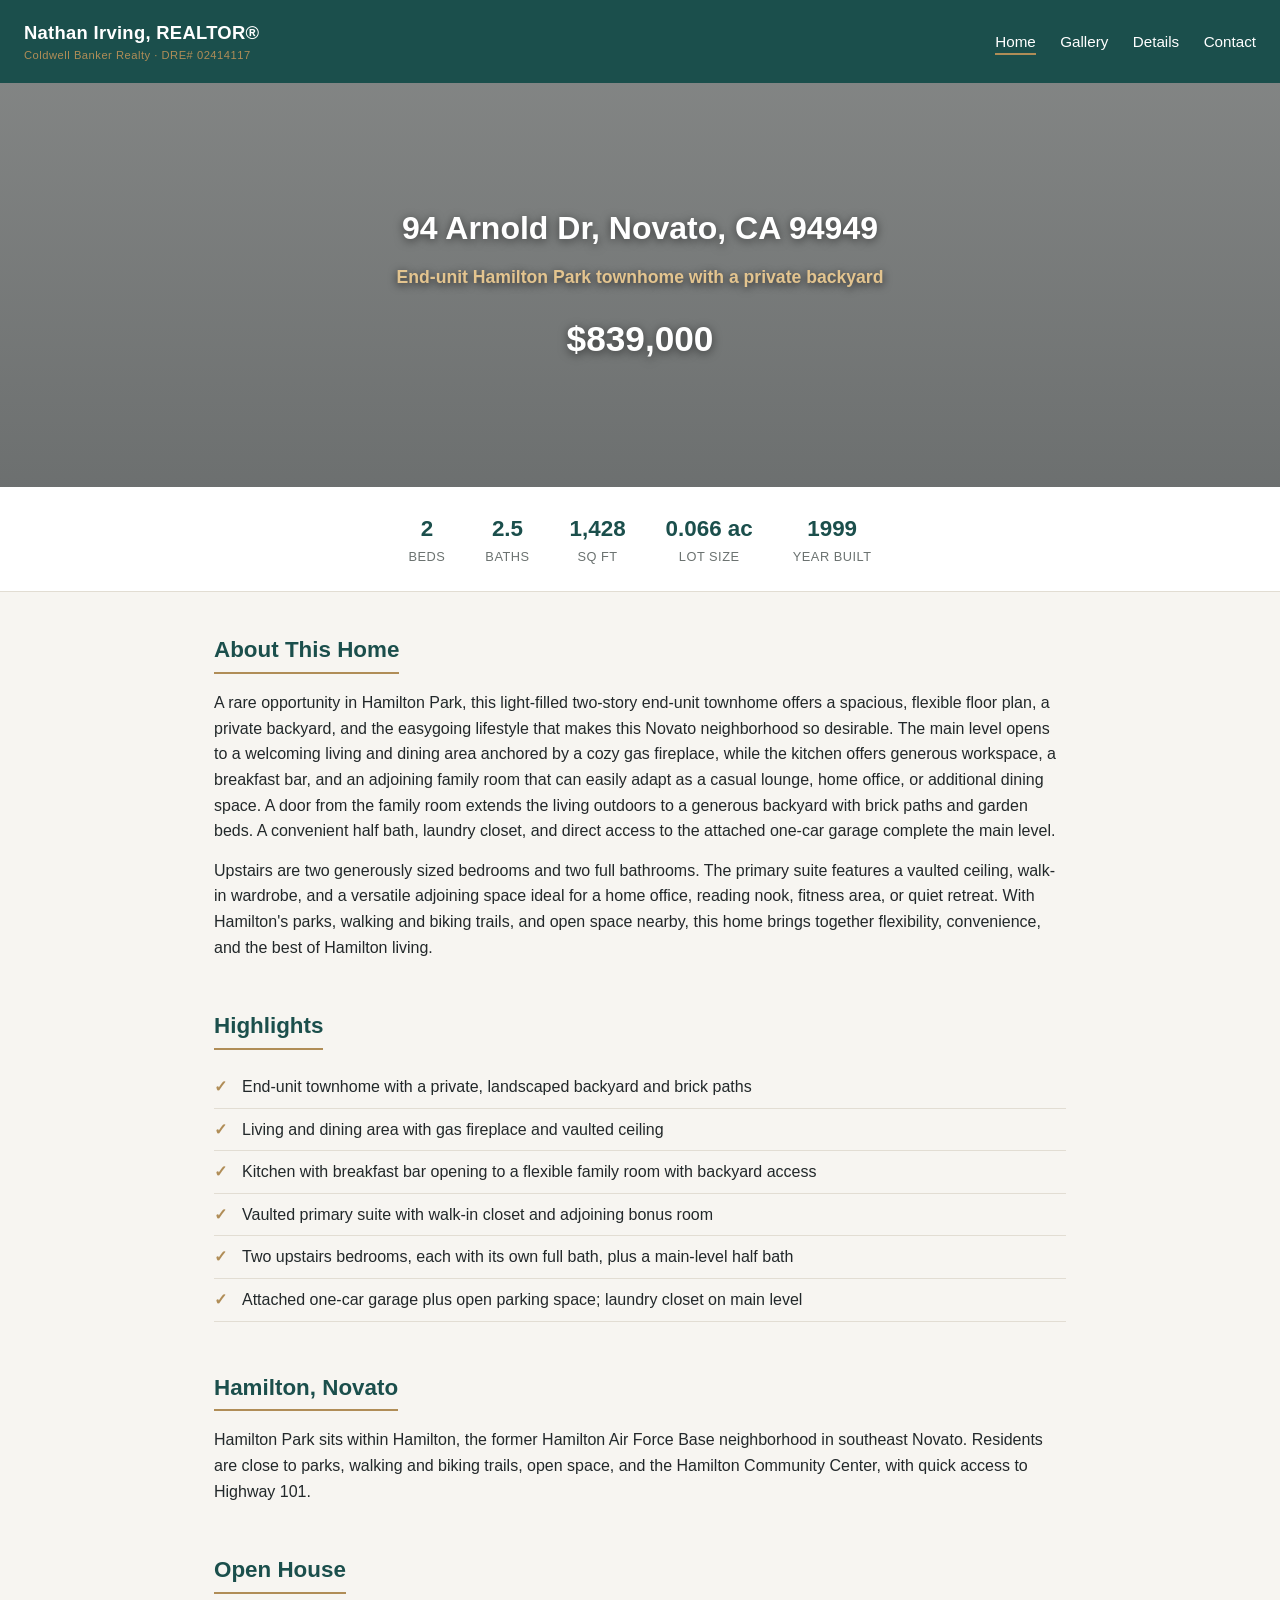
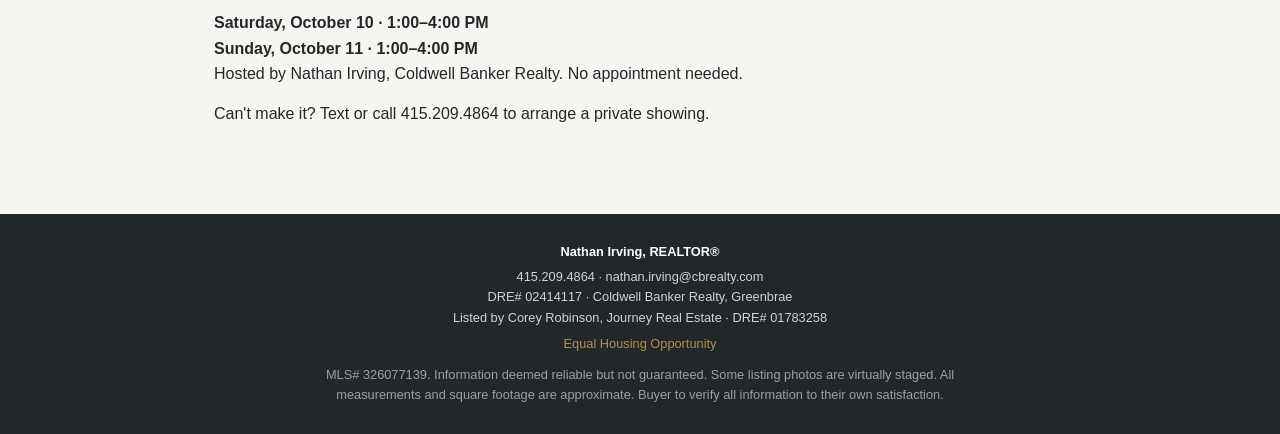
==== index.html @ 8c049af4 "Add files via upload" ====
<!DOCTYPE html>
<html lang="en">
<head>
<meta charset="UTF-8">
<meta name="viewport" content="width=device-width, initial-scale=1.0">
<title>94 Arnold Dr, Novato, CA 94949 | Nathan Irving, REALTOR®</title>
<meta name="description" content="End-unit Hamilton Park townhome with a private backyard — 94 Arnold Dr, Novato, CA 94949. Open house hosted by Nathan Irving, REALTOR®. Listed by Corey Robinson, Journey Real Estate.">
<link rel="stylesheet" href="style.css">
</head>
<body>

<header>
  <div class="brand">Nathan Irving, REALTOR®<span class="dre">Coldwell Banker Realty &middot; DRE# 02414117</span></div>
  <nav>
    <a href="index.html" class="active">Home</a>
    <a href="gallery.html">Gallery</a>
    <a href="details.html">Details</a>
    <a href="contact.html">Contact</a>
  </nav>
</header>

<div class="hero hero-photo">
  <h1>94 Arnold Dr, Novato, CA 94949</h1>
  <div class="tagline">End-unit Hamilton Park townhome with a private backyard</div>
  <div class="price">$839,000</div>
</div>

<div class="stats">
  <div class="stat"><div class="num">2</div><div class="label">Beds</div></div>
  <div class="stat"><div class="num">2.5</div><div class="label">Baths</div></div>
  <div class="stat"><div class="num">1,428</div><div class="label">Sq Ft</div></div>
  <div class="stat"><div class="num">0.066 ac</div><div class="label">Lot Size</div></div>
  <div class="stat"><div class="num">1999</div><div class="label">Year Built</div></div>
</div>

<main>
  <section>
    <h2>About This Home</h2>
    <p>A rare opportunity in Hamilton Park, this light-filled two-story end-unit townhome offers a spacious, flexible floor plan, a private backyard, and the easygoing lifestyle that makes this Novato neighborhood so desirable. The main level opens to a welcoming living and dining area anchored by a cozy gas fireplace, while the kitchen offers generous workspace, a breakfast bar, and an adjoining family room that can easily adapt as a casual lounge, home office, or additional dining space. A door from the family room extends the living outdoors to a generous backyard with brick paths and garden beds. A convenient half bath, laundry closet, and direct access to the attached one-car garage complete the main level.</p><p>Upstairs are two generously sized bedrooms and two full bathrooms. The primary suite features a vaulted ceiling, walk-in wardrobe, and a versatile adjoining space ideal for a home office, reading nook, fitness area, or quiet retreat. With Hamilton's parks, walking and biking trails, and open space nearby, this home brings together flexibility, convenience, and the best of Hamilton living.</p>
  </section>

  <section>
    <h2>Highlights</h2>
    <ul class="features">
      <li>End-unit townhome with a private, landscaped backyard and brick paths</li>
      <li>Living and dining area with gas fireplace and vaulted ceiling</li>
      <li>Kitchen with breakfast bar opening to a flexible family room with backyard access</li>
      <li>Vaulted primary suite with walk-in closet and adjoining bonus room</li>
      <li>Two upstairs bedrooms, each with its own full bath, plus a main-level half bath</li>
      <li>Attached one-car garage plus open parking space; laundry closet on main level</li>
    </ul>
  </section>

  <section>
    <h2>Hamilton, Novato</h2>
    <p>Hamilton Park sits within Hamilton, the former Hamilton Air Force Base neighborhood in southeast Novato. Residents are close to parks, walking and biking trails, open space, and the Hamilton Community Center, with quick access to Highway 101.</p>
  </section>

  <section>
    <h2>Open House</h2>
    <p><strong>Saturday, October 10 &middot; 1:00&ndash;4:00 PM</strong><br><strong>Sunday, October 11 &middot; 1:00&ndash;4:00 PM</strong><br>Hosted by Nathan Irving, Coldwell Banker Realty. No appointment needed.</p>
    <p>Can't make it? Text or call 415.209.4864 to arrange a private showing.</p>
  </section>
</main>

<footer>
  <div class="agent-line">Nathan Irving, REALTOR®</div>
  <div>415.209.4864 &middot; nathan.irving@cbrealty.com</div>
  <div>DRE# 02414117 &middot; Coldwell Banker Realty, Greenbrae</div>
  <div>Listed by Corey Robinson, Journey Real Estate &middot; DRE# 01783258</div>
  <span class="eho">Equal Housing Opportunity</span>
  <p class="disclaimer">MLS# 326077139. Information deemed reliable but not guaranteed. Some listing photos are virtually staged. All measurements and square footage are approximate. Buyer to verify all information to their own satisfaction.</p>
</footer>

</body>
</html>
---- style.css ----
:root {
  --teal: #1B4F4C;
  --gold: #B08D57;
  --cream: #F7F5F1;
  --dark: #22282A;
  --gray: #6B7270;
}

* { box-sizing: border-box; margin: 0; padding: 0; }

body {
  font-family: Arial, Helvetica, sans-serif;
  color: var(--dark);
  background: var(--cream);
  line-height: 1.6;
}

a { color: inherit; text-decoration: none; }

/* Header / Nav */
header {
  background: var(--teal);
  color: #fff;
  padding: 18px 24px;
  display: flex;
  justify-content: space-between;
  align-items: center;
  flex-wrap: wrap;
  gap: 10px;
}

header .brand {
  font-size: 1.15rem;
  font-weight: bold;
  letter-spacing: 0.3px;
}

header .brand .dre {
  display: block;
  font-size: 0.7rem;
  font-weight: normal;
  color: var(--gold);
  letter-spacing: 0.5px;
}

nav a {
  color: #fff;
  margin-left: 20px;
  font-size: 0.95rem;
  padding-bottom: 3px;
  border-bottom: 2px solid transparent;
}

nav a:hover, nav a.active {
  border-bottom: 2px solid var(--gold);
}

/* Hero */
.hero {
  background: var(--dark);
  color: #fff;
  padding: 70px 24px;
  text-align: center;
}

.hero h1 {
  font-size: 2rem;
  margin-bottom: 8px;
}

.hero .tagline {
  color: var(--gold);
  font-size: 1.1rem;
  margin-bottom: 20px;
}

.hero .price {
  font-size: 2.2rem;
  font-weight: bold;
}

/* Stats bar */
.stats {
  display: flex;
  justify-content: center;
  gap: 40px;
  flex-wrap: wrap;
  background: #fff;
  padding: 24px;
  border-bottom: 1px solid #e2ddd3;
}

.stats .stat { text-align: center; }
.stats .stat .num { font-size: 1.4rem; font-weight: bold; color: var(--teal); }
.stats .stat .label { font-size: 0.8rem; color: var(--gray); text-transform: uppercase; letter-spacing: 0.5px; }

/* Sections */
main { max-width: 900px; margin: 0 auto; padding: 40px 24px; }

section { margin-bottom: 48px; }

h2 {
  color: var(--teal);
  font-size: 1.4rem;
  margin-bottom: 16px;
  border-bottom: 2px solid var(--gold);
  display: inline-block;
  padding-bottom: 4px;
}

ul.features { list-style: none; }
ul.features li {
  padding: 8px 0 8px 28px;
  position: relative;
  border-bottom: 1px solid #e2ddd3;
}
ul.features li::before {
  content: "\2713";
  position: absolute;
  left: 0;
  color: var(--gold);
  font-weight: bold;
}

/* Gallery */
.gallery-grid {
  display: grid;
  grid-template-columns: repeat(auto-fit, minmax(260px, 1fr));
  gap: 16px;
}
.gallery-grid img {
  width: 100%;
  height: 220px;
  object-fit: cover;
  border-radius: 4px;
}

/* Map */
.map-embed { width: 100%; height: 360px; border: 0; border-radius: 4px; }

/* Contact form */
form { display: flex; flex-direction: column; gap: 14px; max-width: 480px; }
label { font-size: 0.9rem; font-weight: bold; color: var(--teal); }
input, textarea {
  padding: 10px 12px;
  border: 1px solid #ccc;
  border-radius: 4px;
  font-family: inherit;
  font-size: 1rem;
}
textarea { min-height: 120px; resize: vertical; }
button[type="submit"] {
  background: var(--gold);
  color: #fff;
  border: none;
  padding: 12px 20px;
  font-size: 1rem;
  font-weight: bold;
  border-radius: 4px;
  cursor: pointer;
  align-self: flex-start;
}
button[type="submit"]:hover { background: var(--teal); }

.contact-direct { margin-top: 24px; font-size: 0.95rem; }
.contact-direct a { color: var(--teal); font-weight: bold; }

/* Footer / compliance */
footer {
  background: var(--dark);
  color: #cfd3d1;
  padding: 28px 24px;
  font-size: 0.8rem;
  text-align: center;
}
footer .disclaimer { max-width: 700px; margin: 10px auto 0; color: #9aa19e; }
footer .agent-line { color: #fff; font-weight: bold; margin-bottom: 4px; }
footer .eho { color: var(--gold); margin-top: 6px; display: block; }

@media (max-width: 600px) {
  nav a { margin-left: 12px; font-size: 0.85rem; }
  .hero h1 { font-size: 1.5rem; }
  .hero .price { font-size: 1.7rem; }
}

/* Property-specific additions */
.hero-photo {
  background: linear-gradient(rgba(34,40,42,0.55), rgba(34,40,42,0.65)), url("01-exterior-front.jpg") center/cover no-repeat;
  padding: 120px 24px;
}
.staged-note { font-size: 0.85rem; color: var(--gray); margin-bottom: 16px; font-style: italic; }
.hero-photo h1, .hero-photo .price { text-shadow: 0 2px 10px rgba(0,0,0,0.55); }
.hero-photo .tagline { color: #E3C48F; text-shadow: 0 2px 8px rgba(0,0,0,0.7); font-weight: bold; }
section p + p { margin-top: 14px; }
/* keep full 3:2 frame so MLS "Digitally Altered Image" labels stay visible */
.gallery-grid img { height: auto; aspect-ratio: 3 / 2; }
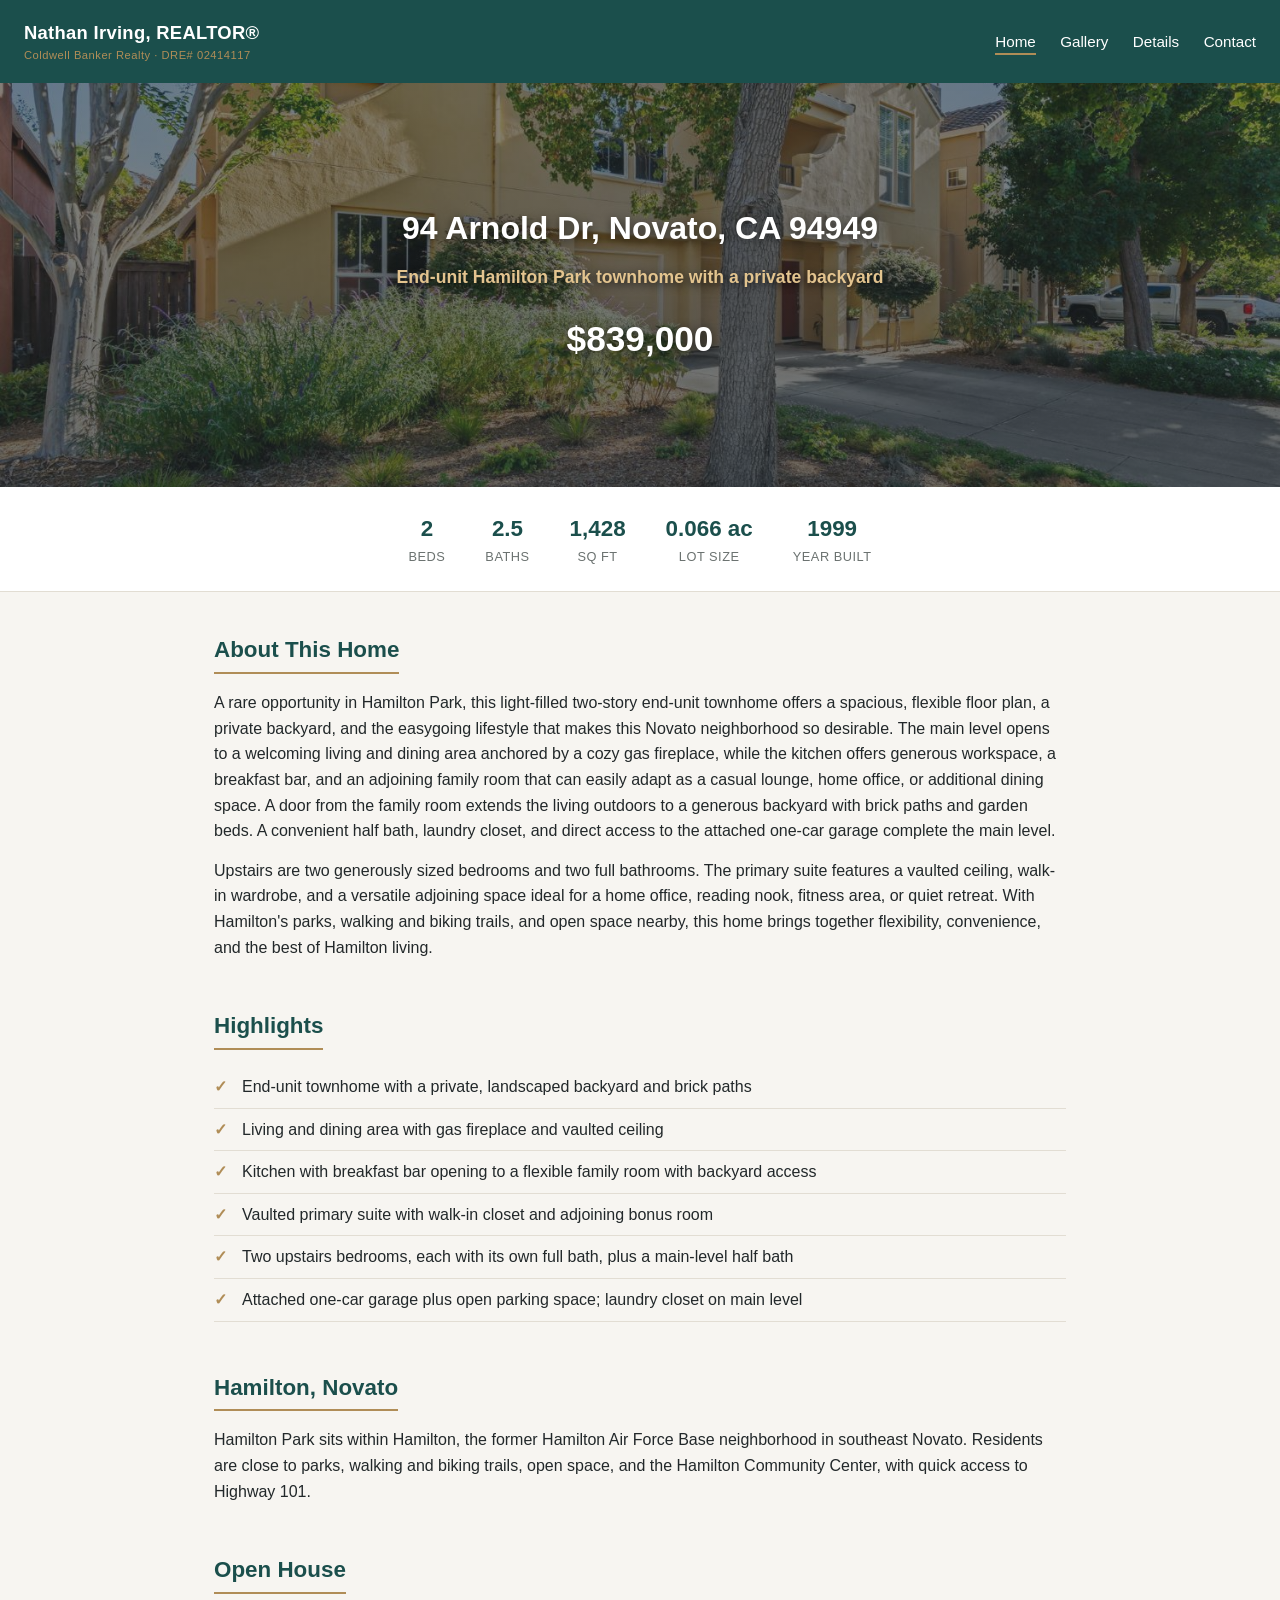
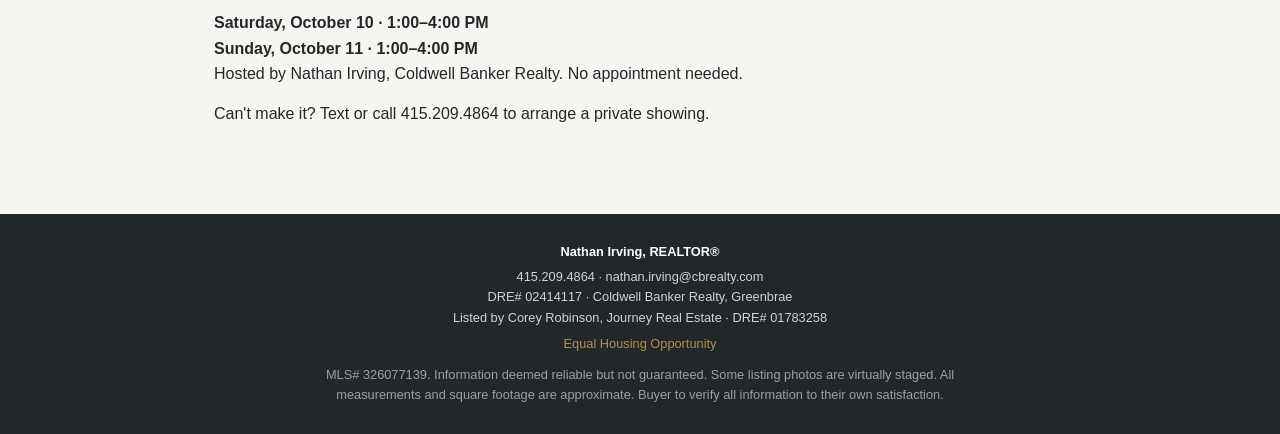
==== commit 82132d33: "Force fresh stylesheet load so hero photo appears Co-Authored-By: Claude Opus 5.5 <noreply@anthropic" ====
--- a/index.html
+++ b/index.html
@@ -5,7 +5,7 @@
 <meta name="viewport" content="width=device-width, initial-scale=1.0">
 <title>94 Arnold Dr, Novato, CA 94949 | Nathan Irving, REALTOR®</title>
 <meta name="description" content="End-unit Hamilton Park townhome with a private backyard — 94 Arnold Dr, Novato, CA 94949. Open house hosted by Nathan Irving, REALTOR®. Listed by Corey Robinson, Journey Real Estate.">
-<link rel="stylesheet" href="style.css">
+<link rel="stylesheet" href="style.css?v=2">
 </head>
 <body>
 
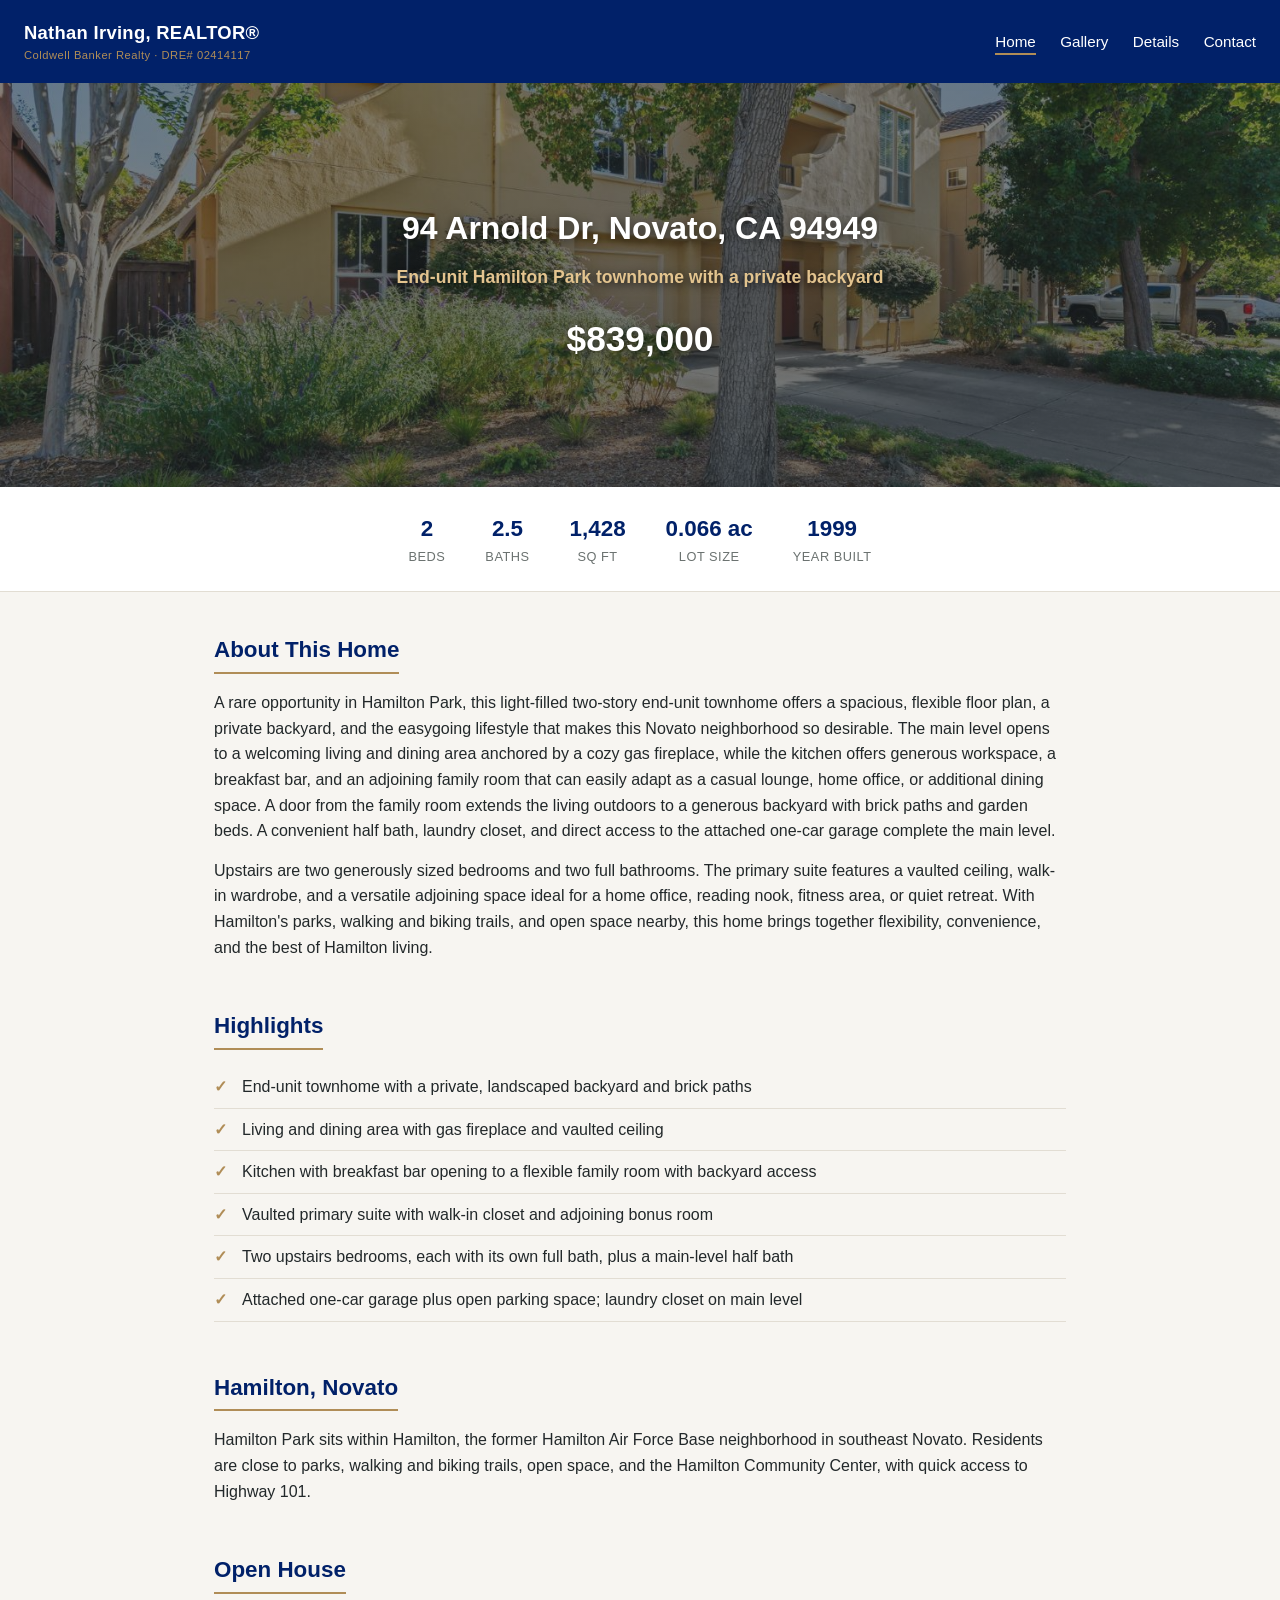
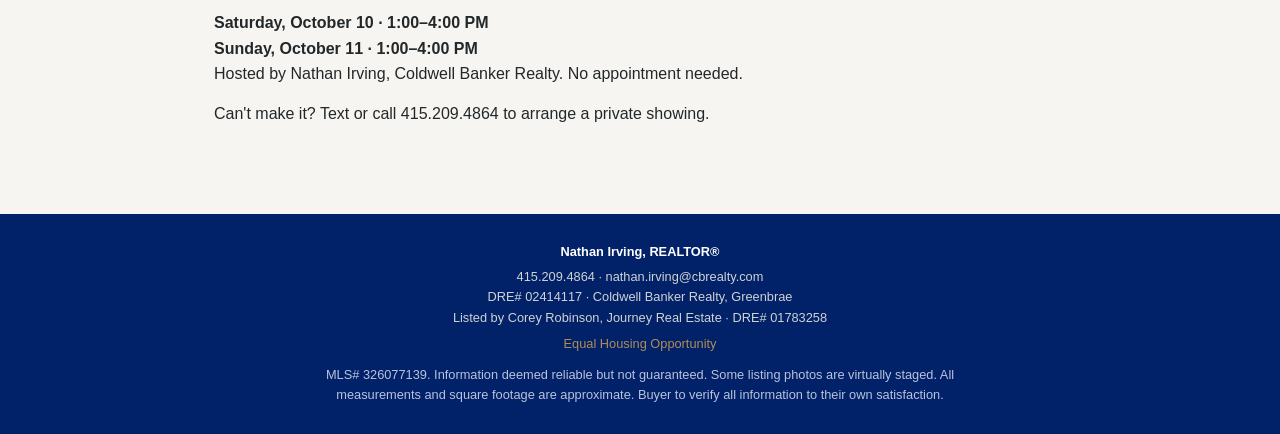
==== commit 25815ab5: "Switch site colors from teal to Coldwell Banker blue Co-Authored-By: Claude Opus 5.5 <noreply@anthro" ====
--- a/index.html
+++ b/index.html
@@ -5,7 +5,7 @@
 <meta name="viewport" content="width=device-width, initial-scale=1.0">
 <title>94 Arnold Dr, Novato, CA 94949 | Nathan Irving, REALTOR®</title>
 <meta name="description" content="End-unit Hamilton Park townhome with a private backyard — 94 Arnold Dr, Novato, CA 94949. Open house hosted by Nathan Irving, REALTOR®. Listed by Corey Robinson, Journey Real Estate.">
-<link rel="stylesheet" href="style.css?v=2">
+<link rel="stylesheet" href="style.css?v=3">
 </head>
 <body>
 
--- a/style.css
+++ b/style.css
@@ -1,5 +1,5 @@
 :root {
-  --teal: #1B4F4C;
+  --teal: #012169;
   --gold: #B08D57;
   --cream: #F7F5F1;
   --dark: #22282A;
@@ -167,13 +167,13 @@
 
 /* Footer / compliance */
 footer {
-  background: var(--dark);
+  background: var(--teal);
   color: #cfd3d1;
   padding: 28px 24px;
   font-size: 0.8rem;
   text-align: center;
 }
-footer .disclaimer { max-width: 700px; margin: 10px auto 0; color: #9aa19e; }
+footer .disclaimer { max-width: 700px; margin: 10px auto 0; color: #b9c3dc; }
 footer .agent-line { color: #fff; font-weight: bold; margin-bottom: 4px; }
 footer .eho { color: var(--gold); margin-top: 6px; display: block; }
 
